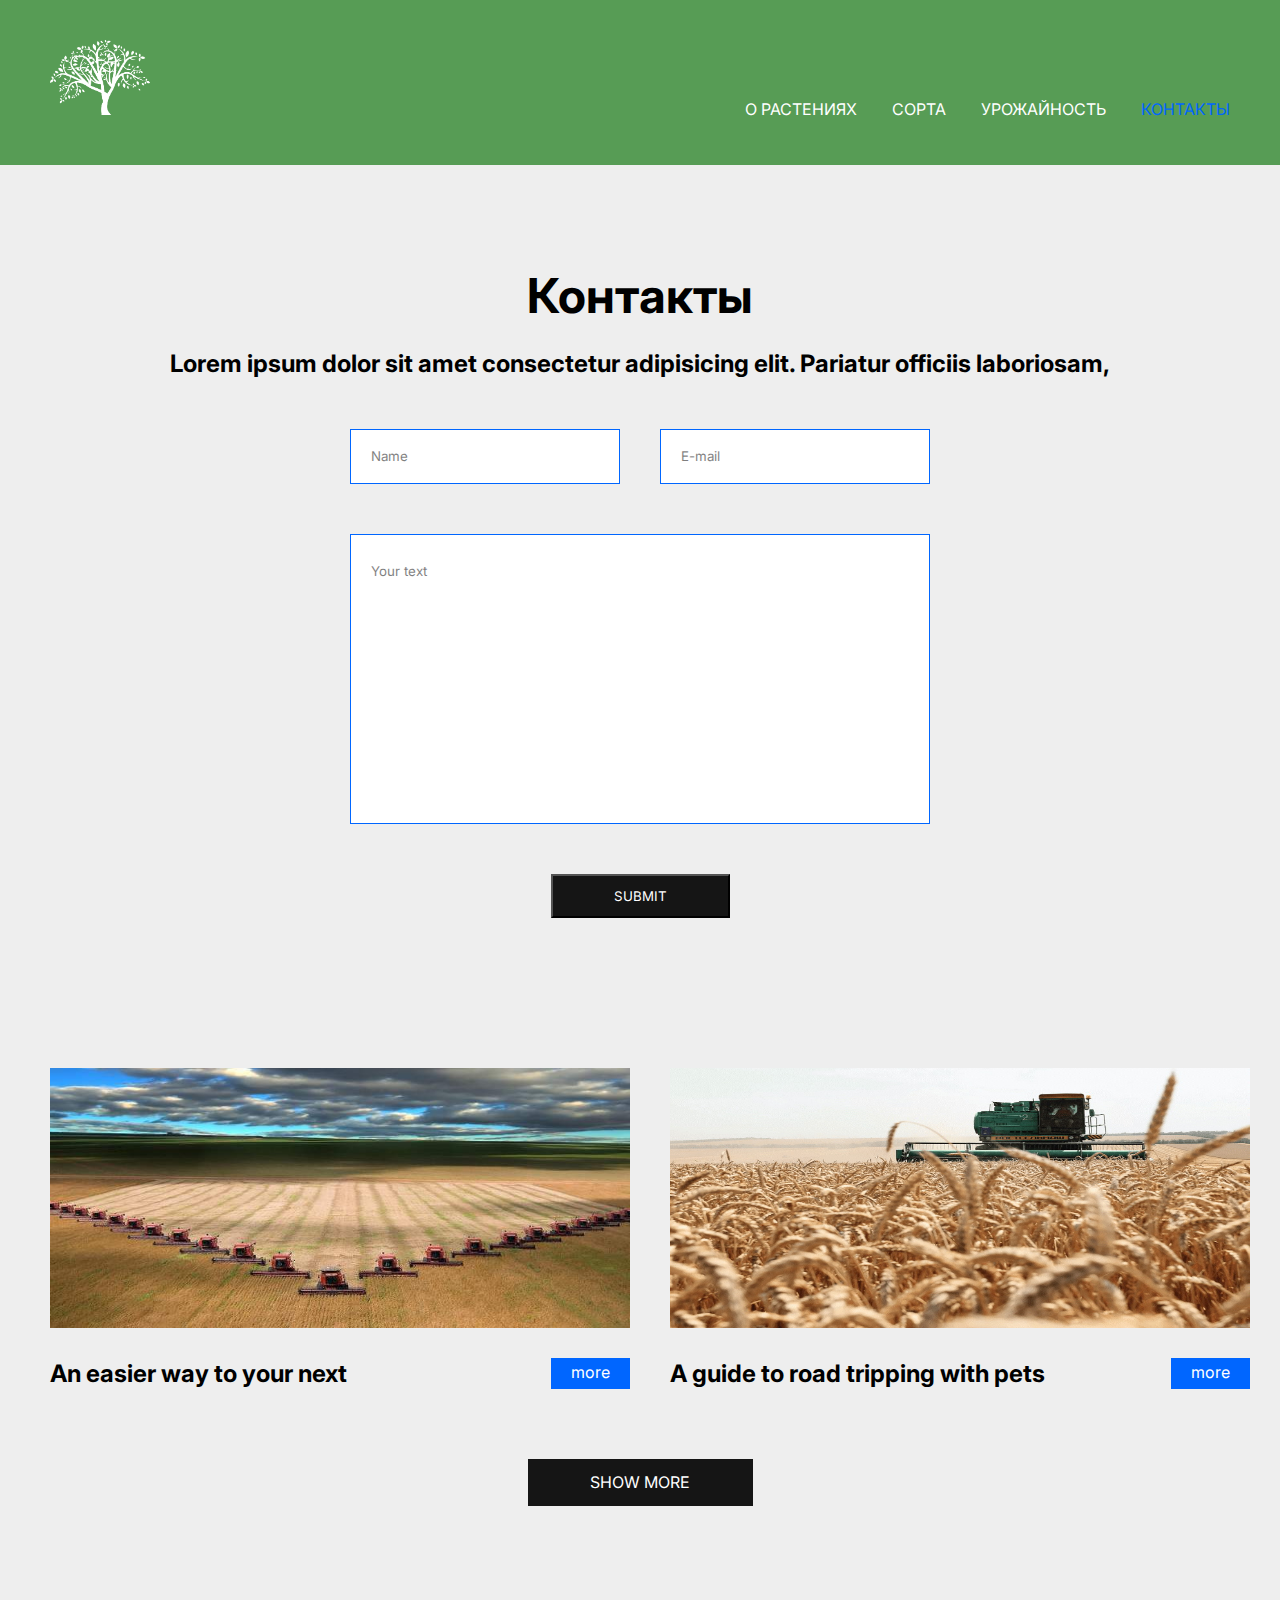
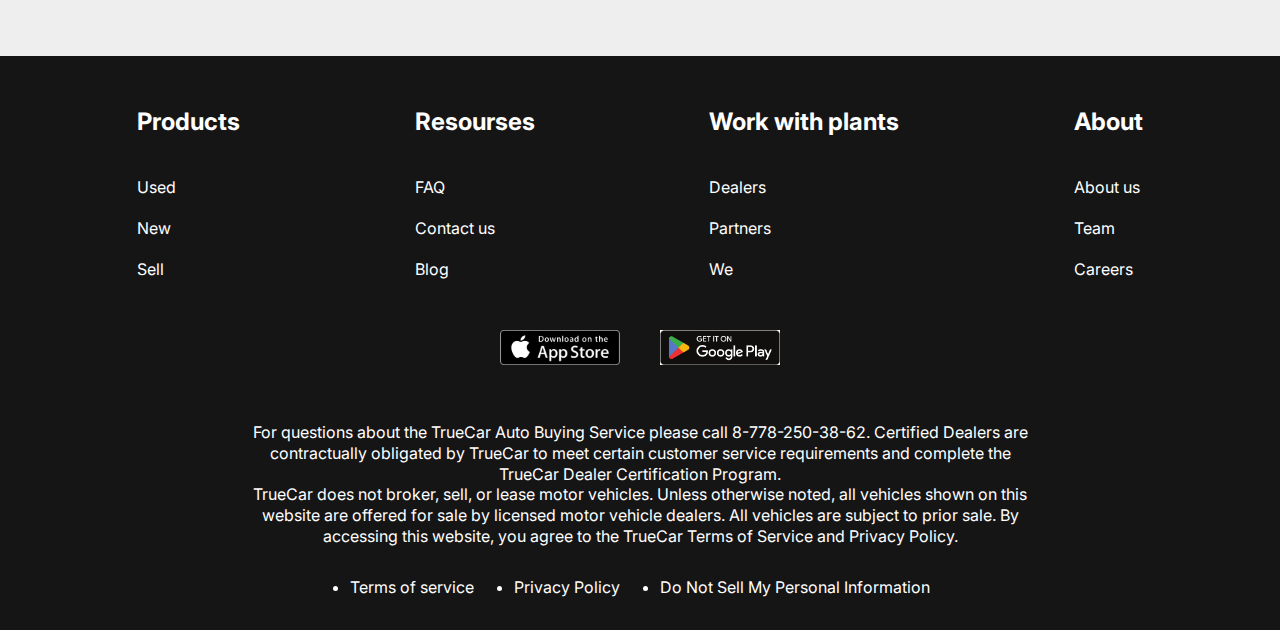
==== contact.html @ 30c32165 "good" ====
<!DOCTYPE html>
<html lang="en">
<head>
    <meta charset="UTF-8">
    <meta name="viewport" content="width=device-width, initial-scale=1.0">
    <title>Злаковые растения в Казахстане</title>
    <link rel="preconnect" href="https://fonts.googleapis.com">
<link rel="preconnect" href="https://fonts.gstatic.com" crossorigin>
<link href="https://fonts.googleapis.com/css2?family=Inter:weight@400;700&display=swap" rel="stylesheet">
    <link rel="stylesheet" href="css/style.css">
</head>
<body>
 
    <div class="wrapper">
        <header class="header">
            <div class="container">
                <div class="header__inner">
                    <a href="index.html" class="logo">
                        <img src="images/Logo.png" alt="" class="logo__img">
                    </a>
                    <nav class="menu">
                        <ul class="menu__list">
                            <li class="menu__list-item"><a href="Plants.html" class="menu__list-link">О растениях</a></li>
                            <li class="menu__list-item"><a href="#" class="menu__list-link">Сорта</a></li>
                            <li class="menu__list-item"><a href="#" class="menu__list-link">Урожайность</a></li>
                            <li class="menu__list-item"><a href="contact.html" class="menu__list-link menu__list-link--active">Контакты</a></li>
                        </ul>
                    </nav>
                </div>
            </div>
        </header>
        <main class="main">
            <section class="contacts">
                <div class="container">
                    <h2 class="section-title contacts__title">Контакты</h2>
                    <p class="contacts__text">
                        Lorem ipsum dolor sit amet consectetur adipisicing elit. Pariatur officiis laboriosam,
                    </p>
                    <form action="#" class="form">
                        <input type="text" class="form__input" placeholder="Name">
                        <input type="email" class="form__input" placeholder="E-mail">
                        <textarea class="form__textarea" placeholder="Your text"></textarea>
                        <button class="form__btn" type="submit">SUBMIT</button>
                    </form>
                </div>
            </section>
            <section class="blog">
                <div class="container">
                    <div class="blog__items">
                        <div class="blog__item">
                            <img src="images/blog-1.jpg" alt="" class="blog__item-img">
                            <h4 class="blog__item-title">
                                An easier way to your next</h4>
                            <a href="#" class="blog__item-link">more</a>
                        </div>
                    <div class="blog__item">
                        <img src="images/blog-2.jpg" alt="" class="blog__item-img">
                        <h4 class="blog__item-title">
                            A guide to road tripping with pets</h4>
                        <a href="#" class="blog__item-link">more</a>
                    </div>
                </div>
                <a href="" class="showmore-link">SHOW MORE</a>
                </div>
            </div>
            </section>
        </main>
        <footer class="footer">
            <div class="container">
                <nav class="footer__menu">
                    <ul class="footer__menu-list">
                        <li class="footer__menu-item">
                            <p class="footer__menu-title">Products</p></li>
                     <li class="footer__menu-item">
                        <a href="#" class="footer__menu-link">Used</a></li>
                      <li class="footer__menu-item">
                        <a href="#" class="footer__menu-link">New</a></li>
                       <li class="footer__menu-item">
                        <a href="#" class="footer__menu-link">Sell</a></li></ul>
                    <ul class="footer__menu-list">
                        <li class="footer__menu-item">
                            <p class="footer__menu-title">Resourses</p></li>
                     <li class="footer__menu-item">
                        <a href="#" class="footer__menu-link">FAQ</a></li>
                      <li class="footer__menu-item">
                        <a href="#" class="footer__menu-link">Contact us</a></li>
                       <li class="footer__menu-item">
                        <a href="#" class="footer__menu-link">Blog</a></li></ul>
                    <ul class="footer__menu-list">
                        <li class="footer__menu-item">
                            <p class="footer__menu-title">Work with plants</p></a></li>
                     <li class="footer__menu-item">
                        <a href="#" class="footer__menu-link">Dealers</a></li>
                      <li class="footer__menu-item">
                        <a href="#" class="footer__menu-link">Partners</a></li>
                       <li class="footer__menu-item">
                        <a href="#" class="footer__menu-link">We</a></li></ul>
                    <ul class="footer__menu-list">
                        <li class="footer__menu-item">
                            <p class="footer__menu-title">About</p></li>
                     <li class="footer__menu-item">
                        <a href="#" class="footer__menu-link">About us</a></li>
                      <li class="footer__menu-item">
                        <a href="#" class="footer__menu-link">Team</a></li>
                       <li class="footer__menu-item">
                        <a href="#" class="footer__menu-link">Careers</a></li></ul>
                </nav>
                <ul class="app">
                    <li class="app__item">
                        <a href="#" class="app__item-link">
                           <img class="app__item-img" src="images/appstore.png" alt=""> 
                        </a>
                    </li>
                    <li class="app__item">
                        <a href="#" class="app__item-link">
                           <img class="app__item-img" src="images/googleplay.png" alt=""> 
                        </a>
                    </li>
                </ul>
               <div class="footer__copy">
                <p class="footer__copy-text">
                    For questions about the TrueCar Auto Buying Service please call 8-778-250-38-62.
                    Certified Dealers are contractually obligated by TrueCar to meet certain customer 
                    service requirements and complete the 
                    TrueCar Dealer Certification Program.
                </p>
                <p class="footer__copy-text">
                    TrueCar does not broker, sell, or lease motor vehicles. Unless otherwise noted, all 
                    vehicles shown on this website are 
                    offered for sale by licensed motor vehicle dealers. All vehicles are subject to 
                    prior sale. By accessing this website, 
                    you agree to the TrueCar Terms of Service and Privacy Policy.
                </p>
               </div>
               <nav class="copy__nav">
                <ui class="copy__nav-list">
                   <li class="copy__nav-item">
                    <a href="#" class="copy__nav-link">Terms of service</a>
                </li>
                   <li class="copy__nav-item">
                    <a href="#" class="copy__nav-link">Privacy Policy</a>
                </li>
                   <li class="copy__nav-item">
                    <a href="#" class="copy__nav-link">Do Not Sell My Personal Information</a>
                </li>
                </ui>
               </nav>
            </div>
        </footer>
    
    </div>
    <script src="js/main.js"></script>
</body>
</html>
---- css/style.css ----
.logo img {
    width: 100px; /* Установите желаемую ширину логотипа */
    height: auto; /* Позволяет сохранять пропорции изображения */
  }

.app__item-img {
    width: 120px;
    height: auto;

}

  html{
    box-sizing: border-box;
  }

  *, *::after, *::before{
    box-sizing: inherit;
    margin: 0;
    padding: 0;
  }

html,
body{
    height: 100%;
    background-color: #eeeeee;
}




ul{
    list-style-type: none;
}

a{
    text-decoration: none;
    color: inherit;
}

.section-title{
    margin-bottom: 50px;
    font-size: 48px;
    font-weight: 700;
    text-align: center;
}

.wrapper{
    min-height: 100%;
    display: flex;
    flex-direction: column;
}

.container{
    
    max-width: 1200px;
    margin: 0 auto;
    padding: 0 10px;
}

body{
    font-family: 'Inter', sans-serif;
    font-style: 16px;
    font-weight: 400;
    line-height: 1.3;
}

.header{
    background-color: #579c55;
}

.header-main{
background-color: transparent;
position: absolute;
z-index: 10;
left: 0;
right: 0;

}

.header__inner{
    padding-top: 40px;
    padding-bottom: 45px;
    display: flex;
    justify-content: space-between;
    align-items: flex-end;
}

.menu__list{
    display: flex;
    gap: 35px;
}

.menu__list-link{
    color: #fff;
    text-transform: uppercase;
}

.menu__list-link--active{
    color: #0066ff;
}

.footer{
background-color: #151515;
padding: 50px 0 32px;
color: #fff;
}



.footer__menu{
    display: flex;
    justify-content: space-around;
    margin-bottom: 50px;
}

.footer__menu-list{
    max-width: 250px;

}

.footer__menu-title{
font-size: 24px;
font-weight: 700;
padding-bottom: 20px;
}

.footer__menu-item + .footer__menu-item{
padding-top: 20px;
}

.app{
    display: flex;
    justify-content: center;
    gap: 40px;
    margin-bottom: 52px;
}

.footer__copy{
   max-width: 800px;
   margin: 0 auto 30px; 
   text-align: center;
}

.copy__nav-list{
    display: flex;
    justify-content: center;
    gap: 40px;
}

.main{
    flex-grow: 1; 
}

.top{
    color: #fff;
    text-align: center;
    padding-top: 250px;
    padding-bottom: 50px;
    position: absolute;
    z-index: 5;
    left: 0;
    right: 0;

}

.title{
    /* padding-top: 105px; */
    padding-bottom: 40px;
    font-size: 96px;
    font-weight: 700;
}

.top__link{
    background-color: #151515;
    padding: 23px;
    max-width: 430px;
    width: 100%;
    display: inline-block;
    text-transform: uppercase;
    font-size: 36px;
    font-weight: 700;
}

.swiper::after{
    content: '';
    background: rgba(21,21,21,.3);
    position: absolute;
    z-index: 5;
    left: 0;
    right: 0;
    bottom: 0;
    top: 0;

}


.swiper-slide{
    background-repeat: no-repeat;
    block-size: cover;
    background-position:  center;
    height: 100vh;

}

.swiper-pagination-bullet{
width: 120px;
height: 3px;
background-color: #151515;
border-radius: 0;
opacity: 1;

}

.swiper-pagination-horizontal.swiper-pagination-bullets .swiper-pagination-bullet {
    margin: 0 15px;
}


 .swiper-pagination-bullets.swiper-pagination-horizontal{
    bottom: 50px;
 }

.swiper-pagination-bullet-active{
height: 6px;
background-color: #fff;
}

.how-do{
    padding: 50px 0; 
}

.how-do__text{
    text-align: justify;
}

.how-do__inner{
    width: auto;
    height: auto;
    color: #fff;
    border: 20px solid #41814c;
    border-radius: 50px 50px 0px 0px;
    background-color: #41814c
  
   
}



.agrar__img{
    width: 115px;
}

.agrar__text{
    max-width: auto;
    margin: 0 auto;
    padding: 15px 0;
    display: flex;
    color: #fff;
    border: 20px solid #41814c;
    border-radius: 0px 0px 50px 50px;
    background-color: #41814c
}

.agrar__inner{
    text-align: justify;
}

/* .cell{
    padding: 0px 0;   
}

.sell4{
    width: 25%;
    height: auto;
    float: left;
    background-color: #549c4e;
    border: 1px solid #41814c;
} */




.why-lease{
    padding: 0px 0;
}

.why-lease__item{
    padding: 15px ;
    background-color: #f8f8f8;
    border-radius: 50px;
}

.why-lease__list{
    display: grid;
    grid-template-columns: repeat(4, 1fr);
    gap: 40px;
    text-align: center;
}

.why-lease__item-img{
    width: 150px; 
    height: 150px;
    margin-bottom: 30px;

}

.why-lease__item-title{
margin-bottom: 30px;
font-size: 24px;
font-weight: 700;
color: #fff;
background-color: #41814c;
border-radius: 20px;
padding: 20px;
}

.why-lease__item-text{
text-align: justify;
color: #579c55;
}

.how-does{
    padding-bottom: 150px;
    padding-top: 50px;

}


.box{
    background: url(..Фото\nophotoshop29-800x532.jpg);
    height: 100vh;
    background-repeat: no-repeat;
}



.how-does__inner{
    max-width: 600px;
    margin: 20px auto;
    color:#f8f8f8;
    background-color: #f8f8f8;
border-radius: 20px;
padding: 10px;

}

.how__does-title{
    font-size: 24px;
    font-weight: 700;
    padding-top: 50px;
    color: #579c55
}

.section-title1{
    margin-bottom: 50px;
    font-size: 48px;
    font-weight: 700;
    text-align: center;
    color:#f8f8f8;
    background-color: #41814c;
border-radius: 20px;
padding: 10px;
}

.how__does-list{
padding: 50px 0 70px;
counter-reset: myCounter;

}

.how-does__text{
    text-align: justify;
color: #579c55;
}

.how__does-item{
color: #579c55;
    list-style-type: none;
    width: 270px;
    position: relative;
    margin-left: auto;
    padding-left: 240px;
    box-sizing: content-box;
    padding: 19px 0 19px 240px;
    min-height: 63px;
}

.how__does-item + .how__does-item{
    margin-top: 40px;
}

.how__does-item::before{
    counter-increment: myCounter;
    content: counter(myCounter);
    display: flex;
    justify-content: center;
    align-items: center;
    font-size: 48px;
    font-weight: 700;
    background-color: #0066ff;
    width: 100px;
    height: 100px;
    border-radius: 50%;
    color: #fff;
    position: absolute;
    left: 0;
    top: 0;
}

.video{
    padding-bottom: 150px;
}

.video__title{
    margin-bottom: 20px;
}

.video__text{
    font-style: 24px;
    font-weight: 700;
    margin-bottom: 50px;
    text-align: center;
}

.video__content{
    margin: 0 auto;
    display: block;
}

.important{
    padding-bottom: 150px;
}

.important__title{
    margin-bottom: 20px;
}

.important__text{
    min-width: 580px;
    margin: 0 auto 50px;
}

.important__list{
display: grid;
grid-template-columns: repeat(4, 1fr);
gap: 40px;
text-align: center;
}

.important__item-img{
    width: 270px;
    height: 150px;
    margin-bottom: 20px;
}

.important__item-text{
    text-align: left;
}

.contacts{
    padding: 100px 0 150px;
}

.contacts__title{
    margin-bottom: 20px;
}

.contacts__text{
    text-align: center;
    font-weight: 700;
    font-size: 24px;
    margin-bottom: 50px;
    padding: 0 100px;
}

form{
    max-width: 580px;
    margin: 0 auto;
    display: flex;
    justify-content: space-between;
    flex-wrap: wrap;
}

.form__input{
    width: 270px;
    padding: 18px 20px;
    display: inline-block;
    border: 1px solid #0066ff;
    margin-bottom: 50px;
    font-family: 'Inter', sans-serif;
    font-style: 16px;
    font-weight: 400;
    line-height: 1.3;
    color: #000;
}

.form__input::placeholder,
.form__textarea::placeholder{
    font-family: 'Inter', sans-serif;
    font-style: 16px;
    font-weight: 400;
    line-height: 1.3;
    color: #000;
    opacity: 0.5;
}

.form__textarea{
    width: 100%;
    resize: none;
    padding: 28px 20px;
    height: 290px;
    border: 1px solid #0066ff;
    font-family: 'Inter', sans-serif;
    font-style: 16px;
    font-weight: 400;
    line-height: 1.3;
    color: #000;
    margin-bottom: 50px;
}

.form__btn{
    text-transform: uppercase;
    color: #fff;
    background-color: #151515;
    font-family: 'Inter', sans-serif;
    font-style: 16px;
    font-weight: 400;
    padding: 12px 61px;
    margin: 0 auto;
}

.blog{
    padding-bottom: 150px;
}

.blog__items{
    display: grid;
    grid-template-columns: repeat(2, 1fr);
    gap: 40px;
    margin-bottom: 70px;
}

.blog__item{
    display: flex;
    justify-content: space-between;
    flex-wrap: wrap;
}

.blog__item-img{
    width: 580px;
    height: 260px;
    margin-bottom: 30px;
}

.blog__item-title{
flex-basis: 446px;
font-size: 24px;
font-weight: 700;
}

.blog__item-link{
color: #fff;
background-color: #0066ff;
padding: 4px 20px;
}

.showmore-link{
  text-transform: uppercase;
  background-color: #151515;  
  padding: 13px;
  color: #fff;
  width: 225px;
  margin: 0 auto;
  text-align: center;
  display: block;
}

.choose{
    padding: 100px 0 150px;
}

.tabs{
    margin-bottom: 20px;
}

.tabs__content{
    margin-bottom: 70px;
}

.tabs__btn{
    padding: 0 150px;
    display: flex;
    justify-content: space-between;
    gap: 80px;
    padding-bottom: 100px;
}

.tabs__btn-item{
    font-size: 24px;
    font-weight: 700;
    cursor: pointer;
    border: none;
    background-color: transparent;
    padding: 0;
}

.tabs__btn-item--active{
    color: #00bbff;
}

.tabs__content-item{
    display: none;
    grid-template-columns: repeat(4, 1fr);
    gap: 100px 40px;
}

.tabs__content-item.tabs__content-item--active{
    display: grid;
}

.card{
    text-align: center;
}

.card__img{
    width: 270;
    height: 170px;
    display: block;
}

.card__content{
    padding: 0 5px;
    border: 1px solid #000000;
    border-top: 0;
}

.card__title{
    padding-top: 20px;
    font-size: 24px;
    font-weight: 700;
    margin-bottom: 20px;
}

.card__text{
    margin-bottom: 20px;
}

.card__price{
    margin-bottom: 20px;
    font-weight: 700;
    font-size: 24px;
}

.card__link{
    display: block;
    color: #4c6d4b;
    border: 1px solid #000000;
    border-top: 0;
}
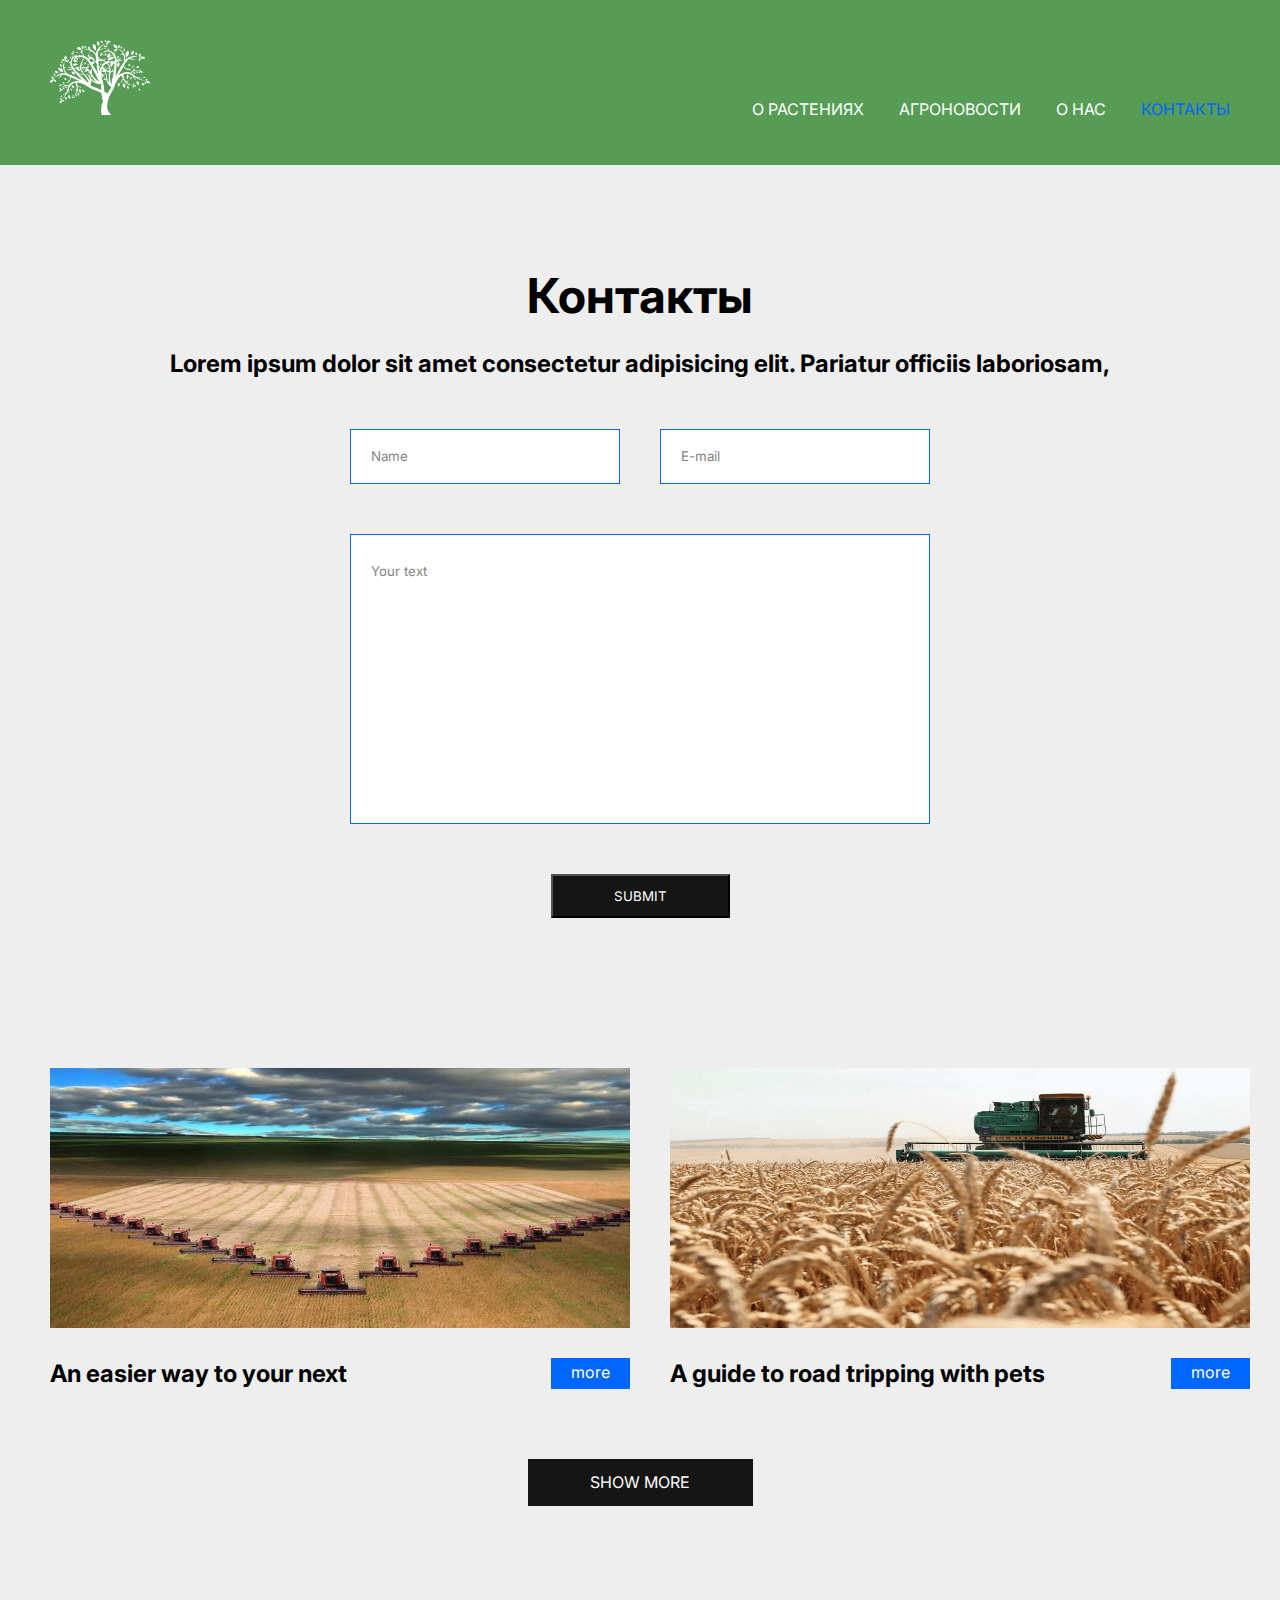
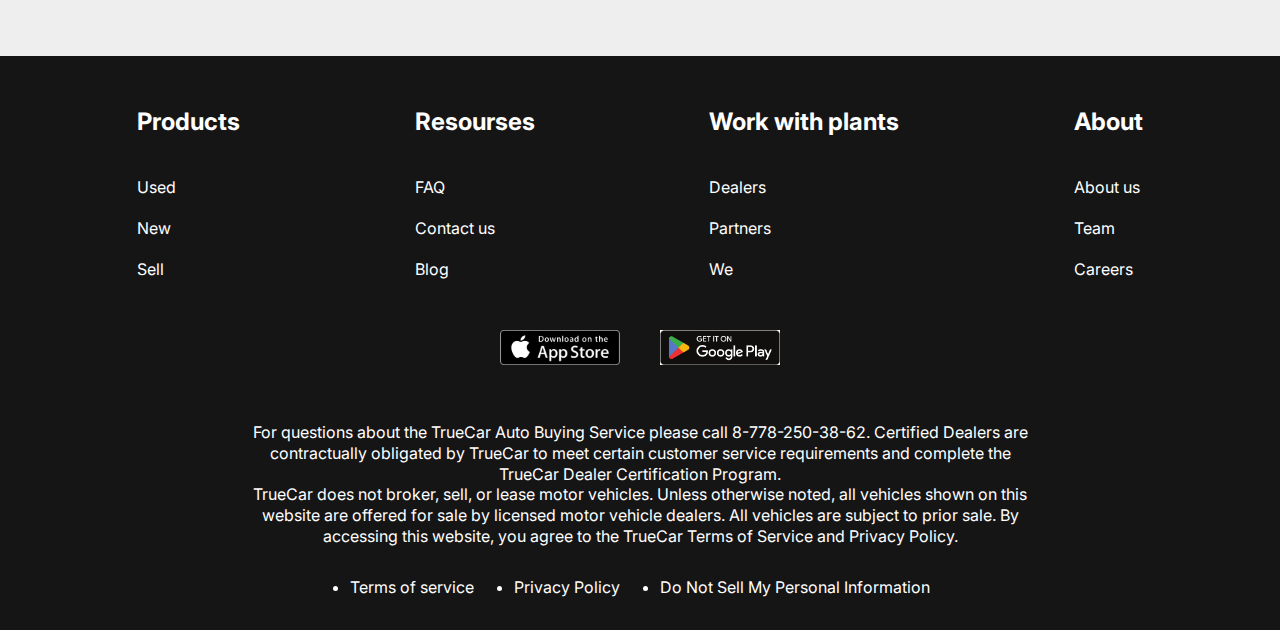
==== commit 1012e89f: "Add files via upload" ====
--- a/contact.html
+++ b/contact.html
@@ -21,8 +21,8 @@
                     <nav class="menu">
                         <ul class="menu__list">
                             <li class="menu__list-item"><a href="Plants.html" class="menu__list-link">О растениях</a></li>
-                            <li class="menu__list-item"><a href="#" class="menu__list-link">Сорта</a></li>
-                            <li class="menu__list-item"><a href="#" class="menu__list-link">Урожайность</a></li>
+                            <li class="menu__list-item"><a href="#" class="menu__list-link">Агроновости</a></li>
+                            <li class="menu__list-item"><a href="#" class="menu__list-link">О нас</a></li>
                             <li class="menu__list-item"><a href="contact.html" class="menu__list-link menu__list-link--active">Контакты</a></li>
                         </ul>
                     </nav>
--- a/css/style.css
+++ b/css/style.css
@@ -1,3 +1,5 @@
+
+
 .logo img {
     width: 100px; /* Установите желаемую ширину логотипа */
     height: auto; /* Позволяет сохранять пропорции изображения */
@@ -602,6 +604,7 @@
     border: none;
     background-color: transparent;
     padding: 0;
+    justify-content: center;
 }
 
 .tabs__btn-item--active{
@@ -611,19 +614,32 @@
 .tabs__content-item{
     display: none;
     grid-template-columns: repeat(4, 1fr);
-    gap: 100px 40px;
+    gap: 10px 20px;
+    justify-content: center;
 }
 
 .tabs__content-item.tabs__content-item--active{
     display: grid;
 }
 
+
+.plant-card{
+    margin-bottom: 50px;
+    font-size: 20px;
+    font-weight: 700;
+    text-align: center;
+    color:#f8f8f8;
+    background-color: #41814c;
+border-radius: 20px;
+padding: 10px;
+}
+
 .card{
     text-align: center;
 }
 
 .card__img{
-    width: 270;
+    width: 300px;
     height: 170px;
     display: block;
 }
@@ -642,18 +658,199 @@
 }
 
 .card__text{
-    margin-bottom: 20px;
+    margin-bottom: 10px;
+
+}
+
+.card__text9{
+    margin-top: 50px;
+    margin-bottom: 10px;
+
 }
 
 .card__price{
     margin-bottom: 20px;
     font-weight: 700;
     font-size: 24px;
-}
+    padding-top: 23px;
+}
+
+.card__price1{
+    padding-top: 49px;
+    margin-bottom: 20px;
+    font-weight: 700;
+    font-size: 24px;
+}
+
+.card__price2{
+    margin-bottom: 20px;
+    font-weight: 700;
+    font-size: 24px;
+    padding-top: 23px;
+    
+}
+
+.card__price3{
+    margin-bottom: 19px;
+    font-weight: 700;
+    font-size: 24px;
+    padding-top: 23px;
+}
+
+.card__price4{
+    margin-bottom: 20px;
+    font-weight: 700;
+    font-size: 24px;
+}
+
+.card__price5{
+    padding-top: 26px;
+    margin-bottom: 20px;
+    font-weight: 700;
+    font-size: 24px;
+}
+
+.card__price6{
+    margin-bottom: 20px;
+    font-weight: 700;
+    font-size: 24px;
+}
+
+.card__price7{
+    padding-top: 26px;
+    margin-bottom: 20px;
+    font-weight: 700;
+    font-size: 24px;
+}
+
+.card__price8{
+    padding-top: 52px;
+    margin-bottom: 20px;
+    font-weight: 700;
+    font-size: 24px;
+}
+
+.card__price9{
+    margin-bottom: 20px;
+    font-weight: 700;
+    font-size: 24px;
+}
+
+.card__price10{
+    padding-top: 26px;
+    margin-bottom: 20px;
+    font-weight: 700;
+    font-size: 24px;
+}
+
+.card__price11{
+    padding-top: 26px;
+    margin-bottom: 20px;
+    font-weight: 700;
+    font-size: 24px;
+}
+
+.card__price12{
+    padding-top: 52px;
+    margin-bottom: 20px;
+    font-weight: 700;
+    font-size: 24px;
+}
+
+.card__price13{
+    margin-bottom: 20px;
+    font-weight: 700;
+    font-size: 24px;
+}
+
+.card__price14{
+    padding-top: 26px;
+    margin-bottom: 20px;
+    font-weight: 700;
+    font-size: 24px;
+}
+
+.card__price15{
+    padding-top: 52px;
+    margin-bottom: 20px;
+    font-weight: 700;
+    font-size: 24px;
+}
+
+
+.card__p1{
+    padding-top: 25px;
+    margin-bottom: 20px;
+    font-weight: 700;
+    font-size: 20px;
+}
+
+.card__p2{
+    margin-bottom: 20px;
+    font-weight: 700;
+    font-size: 20px;
+}
+
+.card__p3{
+    margin-bottom: 20px;
+    font-weight: 700;
+    font-size: 20px;
+}
+
+.card__p4{
+    padding-top: 25px;
+    margin-bottom: 20px;
+    font-weight: 700;
+    font-size: 20px;
+}
+
+.card__p5{
+    margin-bottom: 20px;
+    font-weight: 700;
+    font-size: 20px;
+}
+
+.card__p6{
+    margin-bottom: 20px;
+    font-weight: 700;
+    font-size: 20px;
+}
+
+.card__p7{
+    padding-top: 25px;
+    margin-bottom: 47px;
+    font-weight: 700;
+    font-size: 20px;
+}
+
+.card__p8{
+    margin-bottom: 20px;
+    font-weight: 700;
+    font-size: 20px;
+}
+
+.card__p9{
+    margin-bottom: 20px;
+    font-weight: 700;
+    font-size: 20px;
+}
+
+.card__p10{
+    margin-bottom: 20px;
+    font-weight: 700;
+    font-size: 20px;
+}
+
+
+
+
+
+
+
 
 .card__link{
     display: block;
-    color: #4c6d4b;
+    color: #7bb0ff;
     border: 1px solid #000000;
     border-top: 0;
 }